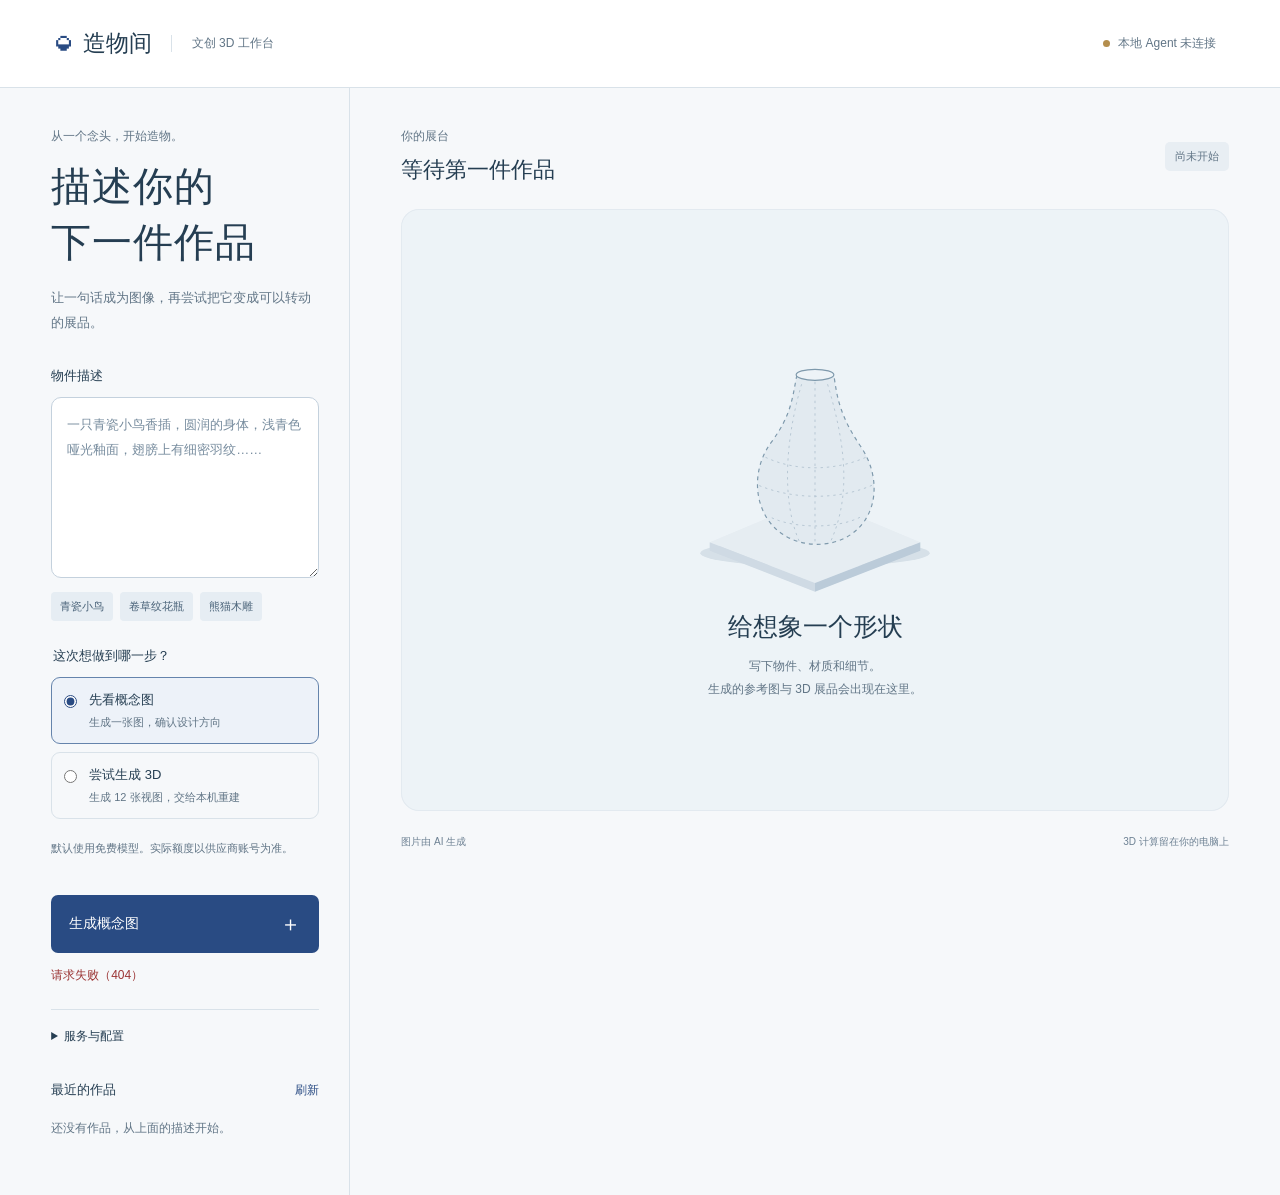
==== src/main/resources/static/graphics/index.html @ 79ed8d01 "feat: add local graphics agent with built-in MCP and free model adapters" ====
<!doctype html>
<html lang="zh-CN">
  <head>
    <meta charset="utf-8" />
    <meta name="viewport" content="width=device-width,initial-scale=1" />
    <meta name="theme-color" content="#edf3f7" />
    <title>造物间 · 文创 3D 工作台</title>
    <link rel="stylesheet" href="./studio.css" />
    <script type="module" src="./studio.js"></script>
  </head>
  <body>
    <header class="masthead">
      <a class="brand" href="./"
        ><span class="brand-mark" aria-hidden="true">◒</span> 造物间
        <span class="brand-note">文创 3D 工作台</span></a
      >
      <button class="connection" id="refresh-health" type="button">
        <span class="dot"></span><span id="connection-text">检查本地服务</span>
      </button>
    </header>
    <main class="workspace">
      <aside class="compose">
        <div class="intro">
          <p class="studio-note">从一个念头，开始造物。</p>
          <h1>描述你的<br />下一件作品</h1>
          <p>让一句话成为图像，再尝试把它变成可以转动的展品。</p>
        </div>
        <form id="create-form">
          <label class="field-label" for="prompt">物件描述</label>
          <textarea
            id="prompt"
            name="prompt"
            minlength="2"
            maxlength="2000"
            required
            rows="6"
            placeholder="一只青瓷小鸟香插，圆润的身体，浅青色哑光釉面，翅膀上有细密羽纹……"
          ></textarea>
          <div class="examples" aria-label="试试这些描述">
            <button
              type="button"
              data-example="一只青瓷小鸟香插，圆润的身体，浅青色哑光釉面，翅膀有细密羽纹，背部一个小插孔"
            >
              青瓷小鸟
            </button>
            <button
              type="button"
              data-example="一个敦煌配色的陶瓷花瓶，矮胖的瓶身，窄口，土黄底色，蓝绿色卷草纹，哑光表面"
            >
              卷草纹花瓶
            </button>
            <button
              type="button"
              data-example="一个熊猫木雕摆件，坐姿，圆形耳朵，黑白相间，表面带细腻木纹，简洁完整的轮廓"
            >
              熊猫木雕
            </button>
          </div>
          <fieldset class="mode-picker">
            <legend>这次想做到哪一步？</legend>
            <label
              ><input type="radio" name="mode" value="CONCEPT" checked /><span
                ><strong>先看概念图</strong
                ><small>生成一张图，确认设计方向</small></span
              ></label
            >
            <label
              ><input type="radio" name="mode" value="THREE_D" /><span
                ><strong>尝试生成 3D</strong
                ><small>生成 12 张视图，交给本机重建</small></span
              ></label
            >
          </fieldset>
          <p class="mode-note" id="mode-note">
            默认使用免费模型。实际额度以供应商账号为准。
          </p>
          <button class="primary" id="create-button" type="submit">
            生成概念图 <span aria-hidden="true">＋</span>
          </button>
          <p class="form-error" id="form-error" role="alert" hidden></p>
        </form>
        <details class="setup">
          <summary>服务与配置</summary>
          <div id="service-details">正在读取配置…</div>
          <p>
            密钥保存在本地 <code>.env</code>，不需要在页面中填写。启动方式见仓库
            README。
          </p>
        </details>
        <section class="history">
          <div class="section-title">
            <h2>最近的作品</h2>
            <button type="button" id="refresh-history" class="text-button">
              刷新
            </button>
          </div>
          <div id="history-list">
            <p class="muted">还没有作品，从上面的描述开始。</p>
          </div>
        </section>
      </aside>

      <section class="exhibit" aria-label="作品预览">
        <div class="exhibit-heading">
          <div>
            <p class="studio-note" id="work-kind">你的展台</p>
            <h2 id="work-title">等待第一件作品</h2>
          </div>
          <span id="status" class="status">尚未开始</span>
        </div>
        <div class="stage" id="display-stage">
          <div class="empty-state" id="empty-state">
            <svg class="empty-object" viewBox="0 0 420 330" aria-hidden="true">
              <ellipse cx="210" cy="288" rx="146" ry="17" fill="#d6e0e8" />
              <path d="M76 274L210 218L344 274L210 326Z" fill="#e6edf2" />
              <path d="M76 274V285L210 337V326Z" fill="#cfdae4" />
              <path d="M210 326V337L344 285V274Z" fill="#bbcbd9" />
              <path
                d="M187 61C181 91 180 112 155 146C124 187 134 246 174 267C199 281 233 280 256 264C291 240 294 190 268 152C242 114 238 90 234 61Z"
                fill="#e2eaf0"
                stroke="#7e99ac"
                stroke-width="1.5"
                stroke-dasharray="5 5"
              />
              <ellipse
                cx="210"
                cy="61"
                rx="24"
                ry="7"
                fill="#edf3f7"
                stroke="#7e99ac"
                stroke-width="1.5"
              />
              <path
                d="M147 166C185 184 236 184 277 165M139 202C183 220 242 221 286 200M155 243C185 257 239 257 268 242"
                fill="none"
                stroke="#adbfcd"
                stroke-dasharray="3 5"
              />
              <path
                d="M210 70V274M193 73C175 133 165 216 190 273M226 73C248 146 257 213 230 273"
                stroke="#adbfcd"
                fill="none"
                stroke-dasharray="3 5"
              />
            </svg>
            <h3>给想象一个形状</h3>
            <p>
              写下物件、材质和细节。<br />生成的参考图与 3D 展品会出现在这里。
            </p>
          </div>
          <img id="reference-image" alt="生成的物件参考图" hidden />
          <iframe
            id="viewer"
            title="本地 3D 展品，可拖动旋转"
            hidden
            allow="fullscreen"
          ></iframe>
          <div class="stage-caption" id="stage-caption" hidden>设计参考图</div>
        </div>
        <section
          class="progress-panel"
          id="progress-panel"
          hidden
          aria-live="polite"
        >
          <div class="progress-heading">
            <strong id="progress-title">准备生成</strong
            ><button
              id="cancel-button"
              class="text-button danger"
              type="button"
            >
              取消任务
            </button>
          </div>
          <ol class="steps" id="steps">
            <li>整理设计</li>
            <li>生成图片</li>
            <li>检查视图</li>
            <li>本地重建</li>
            <li>交付展品</li>
          </ol>
          <p id="progress-message"></p>
          <p class="muted" id="stream-note" hidden></p>
        </section>
        <div class="result-actions" id="result-actions" hidden></div>
        <section class="contact-sheet" id="contact-sheet" hidden>
          <div class="section-title">
            <h2>候选视图</h2>
            <span id="view-count">0 / 12</span>
          </div>
          <p class="muted">这些图像由 AI 生成；实际相机位置由重建程序估计。</p>
          <div id="view-grid" class="view-grid"></div>
        </section>
        <footer class="exhibit-footer">
          <span>图片由 AI 生成</span><span>3D 计算留在你的电脑上</span>
        </footer>
      </section>
    </main>
  </body>
</html>
---- src/main/resources/static/graphics/studio.css ----
:root {
  color-scheme: light;
  --paper: #f6f8fa;
  --mist: #edf3f7;
  --ink: #253e52;
  --muted: #617586;
  --blue: #294b83;
  --line: #d9e2e9;
  --jade: #426c61;
  --white: #fff;
  --danger: #9b3434;
  font-family: "PingFang SC", "Microsoft YaHei", sans-serif;
  color: var(--ink);
  background: var(--paper);
  font-synthesis: none;
}
* {
  box-sizing: border-box;
}
body {
  margin: 0;
}
button,
a,
input,
textarea {
  touch-action: manipulation;
}
button,
textarea,
input {
  font: inherit;
}
button,
a {
  -webkit-tap-highlight-color: transparent;
}
button {
  cursor: pointer;
}
button:disabled {
  cursor: wait;
  opacity: 0.55;
}
button:focus-visible,
a:focus-visible,
textarea:focus-visible,
summary:focus-visible {
  outline: 3px solid #5885c4;
  outline-offset: 4px;
}
a {
  color: var(--blue);
}
[hidden] {
  display: none !important;
}
.masthead {
  height: 88px;
  padding: 0 4.2%;
  display: flex;
  align-items: center;
  justify-content: space-between;
  border-bottom: 1px solid var(--line);
  background: var(--white);
}
.brand {
  text-decoration: none;
  color: var(--ink);
  font-size: 23px;
  font-weight: 650;
  display: flex;
  align-items: center;
  gap: 12px;
}
.brand-mark {
  font-size: 34px;
  color: var(--blue);
}
.brand-note {
  font-size: 12px;
  font-weight: 400;
  color: var(--muted);
  border-left: 1px solid var(--line);
  margin-left: 7px;
  padding-left: 20px;
}
.connection {
  border: 0;
  background: transparent;
  font-size: 12px;
  color: var(--muted);
  display: flex;
  gap: 8px;
  align-items: center;
  padding: 10px;
}
.dot {
  width: 7px;
  height: 7px;
  border-radius: 50%;
  background: #b48e4d;
}
.connection.ready .dot {
  background: var(--jade);
}
.workspace {
  display: grid;
  grid-template-columns: 350px minmax(0, 1fr);
  max-width: 1510px;
  margin: auto;
  min-height: calc(100vh - 88px);
}
.compose {
  padding: 40px 30px 44px 0;
  margin-left: clamp(25px, 4vw, 65px);
  border-right: 1px solid var(--line);
}
.intro {
  margin-bottom: 32px;
}
.studio-note {
  font-size: 12px;
  color: var(--muted);
  margin: 0 0 14px;
}
.intro h1 {
  font-family: "Songti SC", "Noto Serif CJK SC", serif;
  font-size: 40px;
  line-height: 1.4;
  font-weight: 600;
  margin: 0 0 15px;
  letter-spacing: 1px;
}
.intro > p:last-child {
  font-size: 13px;
  line-height: 1.9;
  color: var(--muted);
  max-width: 270px;
}
.field-label {
  font-size: 13px;
  font-weight: 600;
  display: block;
  margin-bottom: 12px;
}
textarea {
  resize: vertical;
  width: 100%;
  min-height: 150px;
  max-height: 400px;
  border: 1px solid #c4d1dd;
  border-radius: 10px;
  padding: 15px;
  background: var(--white);
  font-size: 13px;
  line-height: 1.9;
  color: var(--ink);
}
textarea::placeholder {
  color: #778c9e;
}
.examples {
  display: flex;
  gap: 7px;
  flex-wrap: wrap;
  margin: 10px 0 26px;
}
.examples button {
  border: 0;
  background: #e6edf3;
  color: #4b647a;
  border-radius: 4px;
  padding: 7px 9px;
  font-size: 11px;
}
.examples button:hover {
  background: #d8e4ef;
}
.mode-picker {
  padding: 0;
  border: 0;
  margin: 0 0 12px;
}
.mode-picker legend {
  font-size: 13px;
  font-weight: 600;
  margin-bottom: 12px;
}
.mode-picker label {
  display: flex;
  gap: 12px;
  align-items: flex-start;
  padding: 13px 12px;
  border: 1px solid var(--line);
  border-radius: 9px;
  margin-bottom: 8px;
  background: transparent;
  cursor: pointer;
}
.mode-picker label:has(input:checked) {
  border-color: #6584ac;
  background: #edf2f9;
}
.mode-picker input {
  margin: 4px 0;
  accent-color: var(--blue);
}
.mode-picker strong {
  font-size: 13px;
  font-weight: 500;
  display: block;
}
.mode-picker small {
  font-size: 11px;
  color: var(--muted);
  display: block;
  margin-top: 6px;
}
.mode-note {
  font-size: 11px;
  line-height: 1.8;
  color: var(--muted);
  min-height: 38px;
  margin: 10px 0 18px;
}
.primary {
  width: 100%;
  display: flex;
  justify-content: space-between;
  align-items: center;
  background: var(--blue);
  color: white;
  border: 0;
  border-radius: 7px;
  padding: 15px 18px;
  font-size: 14px;
}
.primary:hover {
  background: #213e6d;
}
.primary span {
  font-size: 21px;
}
.form-error {
  font-size: 12px;
  color: var(--danger);
  line-height: 1.7;
}
.setup {
  border-top: 1px solid var(--line);
  margin-top: 24px;
  padding-top: 18px;
  font-size: 12px;
  color: var(--muted);
}
.setup summary {
  cursor: pointer;
  color: var(--ink);
}
.setup p {
  line-height: 1.8;
}
#service-details {
  line-height: 1.9;
  margin-top: 12px;
  overflow-wrap: anywhere;
}
code {
  font-size: 11px;
}
.history {
  margin-top: 32px;
}
.section-title {
  display: flex;
  align-items: center;
  justify-content: space-between;
  gap: 15px;
  margin-bottom: 14px;
}
.section-title h2 {
  font-size: 13px;
  font-weight: 600;
  margin: 0;
}
.section-title span {
  font-size: 12px;
  color: var(--muted);
}
.text-button {
  border: 0;
  background: transparent;
  color: var(--blue);
  font-size: 12px;
  padding: 5px 0;
}
.danger {
  color: var(--danger);
}
.muted {
  color: var(--muted);
  font-size: 12px;
  line-height: 1.8;
}
.history-item {
  background: transparent;
  border: 0;
  border-bottom: 1px solid var(--line);
  width: 100%;
  text-align: left;
  padding: 13px 0;
  display: flex;
  gap: 10px;
  align-items: center;
  color: var(--ink);
}
.history-item.active {
  color: var(--blue);
}
.history-item img {
  width: 42px;
  height: 42px;
  object-fit: cover;
  border-radius: 6px;
}
.history-item .history-copy {
  min-width: 0;
  flex: 1;
}
.history-item strong {
  font-size: 12px;
  font-weight: 500;
  overflow: hidden;
  text-overflow: ellipsis;
  white-space: nowrap;
  display: block;
}
.history-item small {
  font-size: 10px;
  color: var(--muted);
  display: block;
  margin-top: 5px;
}
.exhibit {
  padding: 40px clamp(25px, 4vw, 65px) 24px;
  min-width: 0;
}
.exhibit-heading {
  display: flex;
  align-items: center;
  justify-content: space-between;
  gap: 20px;
  margin-bottom: 24px;
}
.exhibit-heading .studio-note {
  margin-bottom: 10px;
}
.exhibit-heading h2 {
  font-size: 22px;
  font-weight: 500;
  margin: 0;
  overflow-wrap: anywhere;
}
.status {
  flex-shrink: 0;
  padding: 7px 10px;
  border-radius: 5px;
  background: #e8eef3;
  color: var(--muted);
  font-size: 11px;
}
.status.success {
  background: #e2eee9;
  color: #315b50;
}
.status.error {
  background: #f7e8e5;
  color: var(--danger);
}
.stage {
  height: clamp(420px, 47vw, 615px);
  background: var(--mist);
  border-radius: 18px;
  position: relative;
  overflow: hidden;
  display: flex;
  align-items: center;
  justify-content: center;
  box-shadow: inset 0 0 0 1px #e3eaf0;
}
.empty-state {
  text-align: center;
}
.empty-object {
  width: min(330px, 70vw);
  height: 275px;
  display: block;
  margin: 0 auto 16px;
}
.empty-state h3 {
  font-family: "Songti SC", serif;
  font-size: 25px;
  font-weight: 500;
  margin: 0 0 12px;
}
.empty-state p {
  font-size: 12px;
  color: var(--muted);
  line-height: 1.9;
  margin: 0;
}
.stage > img {
  width: 100%;
  height: 100%;
  object-fit: contain;
  background: #e8edf1;
}
.stage iframe {
  width: 100%;
  height: 100%;
  border: 0;
}
.stage-caption {
  position: absolute;
  bottom: 15px;
  left: 18px;
  border-radius: 4px;
  background: #ffffffee;
  padding: 6px 10px;
  font-size: 11px;
  color: #486074;
}
.progress-panel {
  padding: 23px 0 18px;
  border-bottom: 1px solid var(--line);
}
.progress-heading {
  display: flex;
  justify-content: space-between;
  align-items: center;
}
.progress-heading strong {
  font-size: 14px;
  font-weight: 500;
}
.steps {
  list-style: none;
  display: flex;
  margin: 18px 0 15px;
  padding: 0;
  gap: 7px;
}
.steps li {
  flex: 1;
  border-top: 3px solid #dce5ed;
  padding-top: 10px;
  font-size: 11px;
  color: var(--muted);
}
.steps li.done {
  border-color: #799b92;
}
.steps li.current {
  border-color: var(--blue);
  color: var(--blue);
}
#progress-message {
  font-size: 12px;
  line-height: 1.9;
  margin: 8px 0 0;
  overflow-wrap: anywhere;
}
.result-actions {
  display: flex;
  flex-wrap: wrap;
  gap: 9px;
  padding: 20px 0;
}
.result-actions a,
.result-actions button {
  border: 1px solid #c4d1dd;
  border-radius: 6px;
  padding: 9px 13px;
  background: white;
  color: var(--blue);
  font-size: 12px;
  text-decoration: none;
}
.contact-sheet {
  margin-top: 25px;
}
.contact-sheet .section-title {
  margin-bottom: 4px;
}
.view-grid {
  display: grid;
  grid-template-columns: repeat(6, minmax(0, 1fr));
  gap: 9px;
  margin-top: 15px;
}
.view-grid a {
  min-width: 0;
  text-decoration: none;
  display: block;
}
.view-grid img {
  width: 100%;
  aspect-ratio: 1;
  object-fit: cover;
  display: block;
  border-radius: 6px;
}
.view-grid span {
  font-size: 10px;
  color: var(--muted);
  display: block;
  margin-top: 6px;
  text-align: center;
}
.exhibit-footer {
  display: flex;
  justify-content: space-between;
  gap: 15px;
  font-size: 10px;
  color: #6d8193;
  padding-top: 24px;
}
.result-note {
  font-size: 12px;
  color: var(--muted);
  line-height: 1.8;
  width: 100%;
  margin: 0;
}
.stage.loading .empty-object {
  opacity: 0.7;
}
@media (min-width: 1450px) {
  .workspace {
    grid-template-columns: 390px minmax(0, 1fr);
  }
}
@media (max-width: 1000px) {
  .workspace {
    grid-template-columns: 320px minmax(0, 1fr);
  }
  .compose {
    margin-left: 25px;
    padding-right: 25px;
  }
  .exhibit {
    padding: 35px 25px;
  }
  .stage {
    height: 450px;
  }
  .view-grid {
    grid-template-columns: repeat(4, minmax(0, 1fr));
  }
  .exhibit-heading h2 {
    font-size: 19px;
  }
  .brand-note {
    display: none;
  }
}
@media (max-width: 720px) {
  .masthead {
    height: 70px;
    padding: 0 20px;
  }
  .brand {
    font-size: 20px;
  }
  .connection {
    font-size: 10px;
    padding-right: 0;
  }
  .workspace {
    display: flex;
    flex-direction: column;
  }
  .compose {
    margin: 0;
    padding: 28px 22px;
    border-right: 0;
    border-bottom: 1px solid var(--line);
  }
  .intro {
    margin-bottom: 22px;
  }
  .intro h1 {
    font-size: 31px;
    line-height: 1.45;
  }
  .intro h1 br {
    display: none;
  }
  .intro > p:last-child {
    max-width: none;
  }
  .intro .studio-note {
    margin-bottom: 8px;
  }
  textarea {
    min-height: 110px;
  }
  .mode-picker {
    display: grid;
    grid-template-columns: 1fr 1fr;
    gap: 8px;
  }
  .mode-picker legend {
    margin-bottom: 12px;
  }
  .mode-picker label {
    padding: 12px 10px;
  }
  .mode-picker small {
    line-height: 1.6;
  }
  .history {
    margin-top: 20px;
  }
  .exhibit {
    padding: 28px 22px;
  }
  .stage {
    height: 440px;
  }
  .exhibit-heading {
    gap: 8px;
  }
  .view-grid {
    grid-template-columns: repeat(4, minmax(0, 1fr));
  }
  .steps {
    gap: 5px;
  }
  .steps li {
    font-size: 10px;
  }
  .exhibit-footer {
    font-size: 9px;
  }
}
@media (prefers-reduced-motion: reduce) {
  * {
    scroll-behavior: auto !important;
  }
}
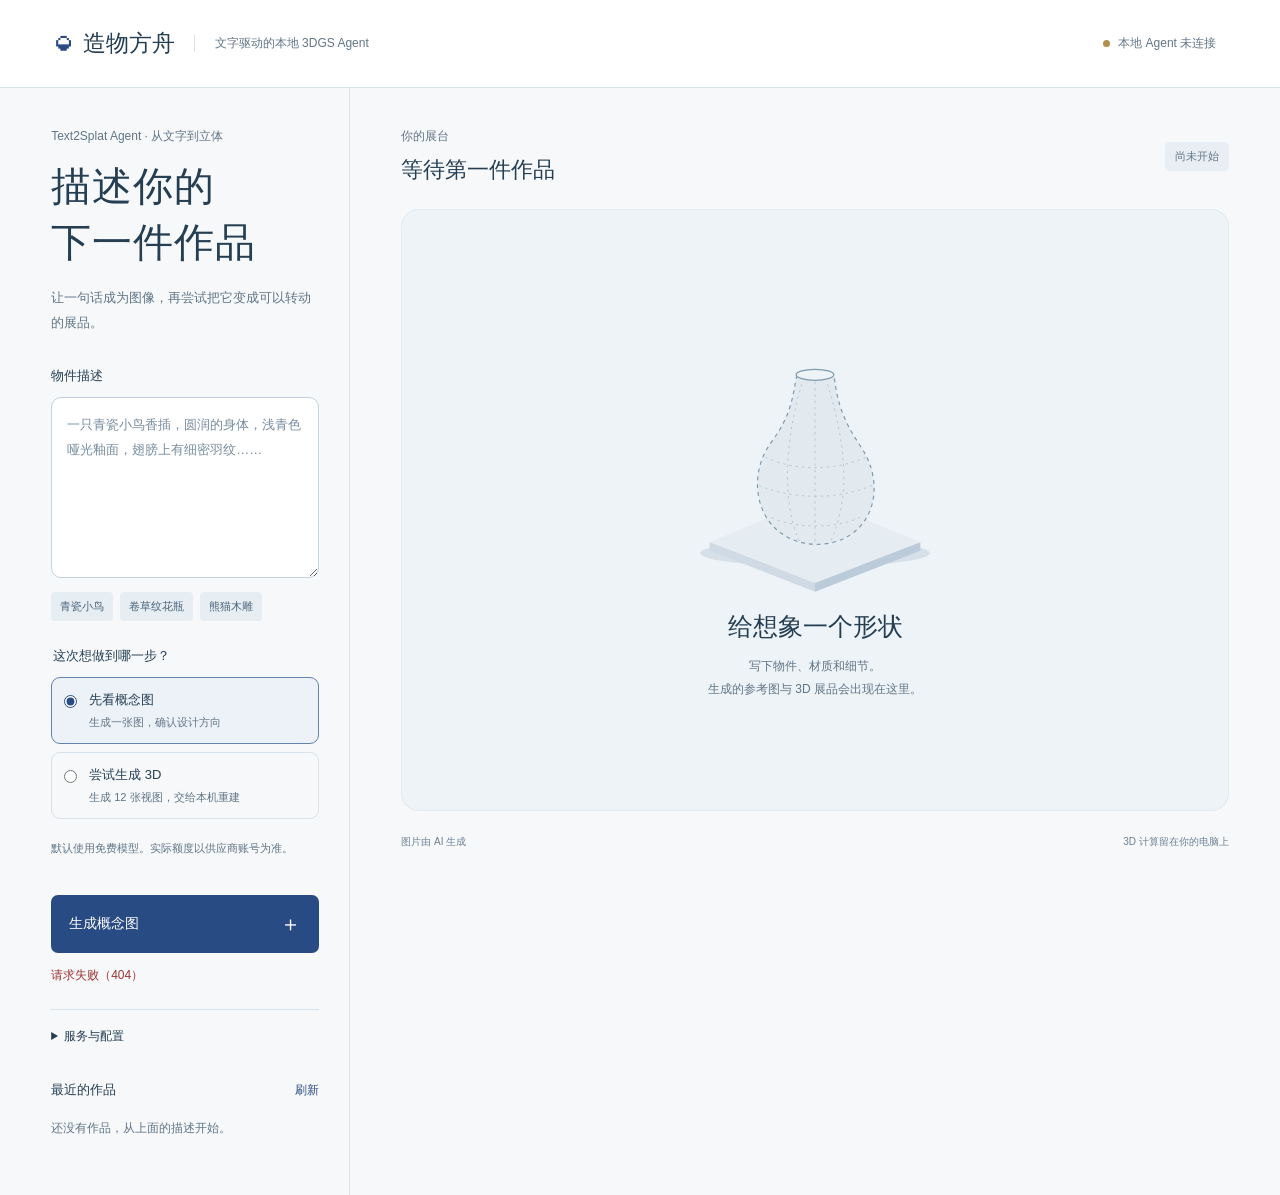
==== commit 1a8f7aca: "chore: rename project to Text2Splat Agent" ====
--- a/src/main/resources/static/graphics/index.html
+++ b/src/main/resources/static/graphics/index.html
@@ -4,15 +4,19 @@
     <meta charset="utf-8" />
     <meta name="viewport" content="width=device-width,initial-scale=1" />
     <meta name="theme-color" content="#edf3f7" />
-    <title>造物间 · 文创 3D 工作台</title>
+    <title>Text2Splat Agent · 造物方舟</title>
+    <meta
+      name="description"
+      content="文字驱动的本地 3DGS Agent：从物件描述生成图片，通过内置 MCP 调用本机重建，制作可旋转的文创展品。"
+    />
     <link rel="stylesheet" href="./studio.css" />
     <script type="module" src="./studio.js"></script>
   </head>
   <body>
     <header class="masthead">
       <a class="brand" href="./"
-        ><span class="brand-mark" aria-hidden="true">◒</span> 造物间
-        <span class="brand-note">文创 3D 工作台</span></a
+        ><span class="brand-mark" aria-hidden="true">◒</span> 造物方舟
+        <span class="brand-note">文字驱动的本地 3DGS Agent</span></a
       >
       <button class="connection" id="refresh-health" type="button">
         <span class="dot"></span><span id="connection-text">检查本地服务</span>
@@ -21,7 +25,7 @@
     <main class="workspace">
       <aside class="compose">
         <div class="intro">
-          <p class="studio-note">从一个念头，开始造物。</p>
+          <p class="studio-note">Text2Splat Agent · 从文字到立体</p>
           <h1>描述你的<br />下一件作品</h1>
           <p>让一句话成为图像，再尝试把它变成可以转动的展品。</p>
         </div>
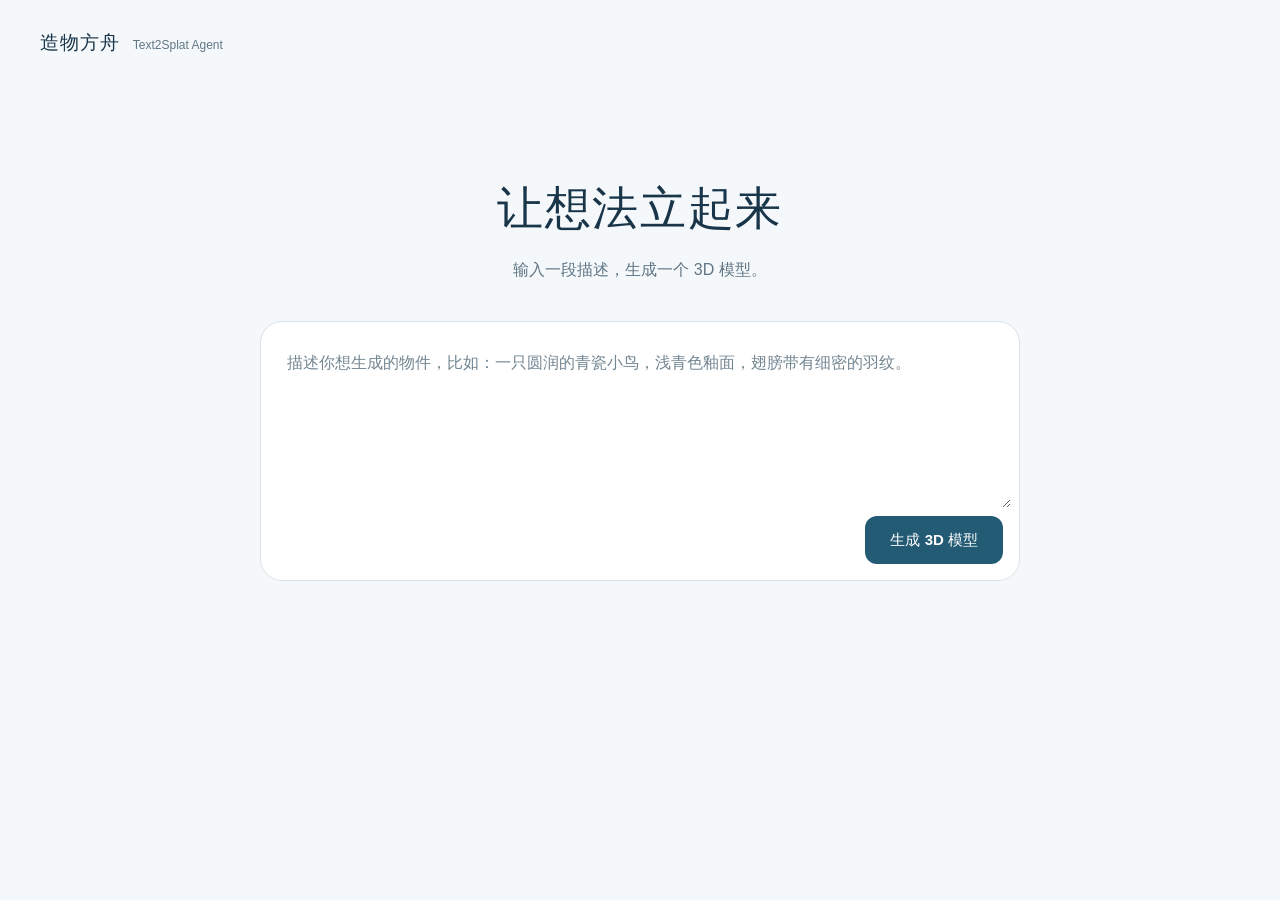
==== commit 3cc40b47: "feat: simplify creation to a single text-to-3D flow" ====
--- a/src/main/resources/static/graphics/index.html
+++ b/src/main/resources/static/graphics/index.html
@@ -3,203 +3,76 @@
   <head>
     <meta charset="utf-8" />
     <meta name="viewport" content="width=device-width,initial-scale=1" />
-    <meta name="theme-color" content="#edf3f7" />
+    <meta name="theme-color" content="#f5f8fa" />
     <title>Text2Splat Agent · 造物方舟</title>
     <meta
       name="description"
-      content="文字驱动的本地 3DGS Agent：从物件描述生成图片，通过内置 MCP 调用本机重建，制作可旋转的文创展品。"
+      content="输入一段描述，生成可以旋转查看的 3D 模型。"
     />
     <link rel="stylesheet" href="./studio.css" />
     <script type="module" src="./studio.js"></script>
   </head>
   <body>
     <header class="masthead">
-      <a class="brand" href="./"
-        ><span class="brand-mark" aria-hidden="true">◒</span> 造物方舟
-        <span class="brand-note">文字驱动的本地 3DGS Agent</span></a
-      >
-      <button class="connection" id="refresh-health" type="button">
-        <span class="dot"></span><span id="connection-text">检查本地服务</span>
-      </button>
+      <span class="brand">造物方舟</span>
+      <span class="brand-note">Text2Splat Agent</span>
     </header>
     <main class="workspace">
-      <aside class="compose">
-        <div class="intro">
-          <p class="studio-note">Text2Splat Agent · 从文字到立体</p>
-          <h1>描述你的<br />下一件作品</h1>
-          <p>让一句话成为图像，再尝试把它变成可以转动的展品。</p>
-        </div>
+      <section class="compose" aria-labelledby="page-title">
+        <h1 id="page-title">让想法立起来</h1>
+        <p class="intro">输入一段描述，生成一个 3D 模型。</p>
         <form id="create-form">
-          <label class="field-label" for="prompt">物件描述</label>
-          <textarea
-            id="prompt"
-            name="prompt"
-            minlength="2"
-            maxlength="2000"
-            required
-            rows="6"
-            placeholder="一只青瓷小鸟香插，圆润的身体，浅青色哑光釉面，翅膀上有细密羽纹……"
-          ></textarea>
-          <div class="examples" aria-label="试试这些描述">
-            <button
-              type="button"
-              data-example="一只青瓷小鸟香插，圆润的身体，浅青色哑光釉面，翅膀有细密羽纹，背部一个小插孔"
-            >
-              青瓷小鸟
-            </button>
-            <button
-              type="button"
-              data-example="一个敦煌配色的陶瓷花瓶，矮胖的瓶身，窄口，土黄底色，蓝绿色卷草纹，哑光表面"
-            >
-              卷草纹花瓶
-            </button>
-            <button
-              type="button"
-              data-example="一个熊猫木雕摆件，坐姿，圆形耳朵，黑白相间，表面带细腻木纹，简洁完整的轮廓"
-            >
-              熊猫木雕
-            </button>
+          <label class="sr-only" for="prompt">描述你想生成的物件</label>
+          <div class="prompt-box">
+            <textarea
+              id="prompt"
+              name="prompt"
+              minlength="2"
+              maxlength="2000"
+              required
+              rows="5"
+              placeholder="描述你想生成的物件，比如：一只圆润的青瓷小鸟，浅青色釉面，翅膀带有细密的羽纹。"
+            ></textarea>
+            <div class="form-actions">
+              <button class="primary" id="create-button" type="submit">
+                生成 3D 模型
+              </button>
+            </div>
           </div>
-          <fieldset class="mode-picker">
-            <legend>这次想做到哪一步？</legend>
-            <label
-              ><input type="radio" name="mode" value="CONCEPT" checked /><span
-                ><strong>先看概念图</strong
-                ><small>生成一张图，确认设计方向</small></span
-              ></label
-            >
-            <label
-              ><input type="radio" name="mode" value="THREE_D" /><span
-                ><strong>尝试生成 3D</strong
-                ><small>生成 12 张视图，交给本机重建</small></span
-              ></label
-            >
-          </fieldset>
-          <p class="mode-note" id="mode-note">
-            默认使用免费模型。实际额度以供应商账号为准。
-          </p>
-          <button class="primary" id="create-button" type="submit">
-            生成概念图 <span aria-hidden="true">＋</span>
-          </button>
           <p class="form-error" id="form-error" role="alert" hidden></p>
         </form>
-        <details class="setup">
-          <summary>服务与配置</summary>
-          <div id="service-details">正在读取配置…</div>
-          <p>
-            密钥保存在本地 <code>.env</code>，不需要在页面中填写。启动方式见仓库
-            README。
-          </p>
-        </details>
-        <section class="history">
-          <div class="section-title">
-            <h2>最近的作品</h2>
-            <button type="button" id="refresh-history" class="text-button">
-              刷新
-            </button>
-          </div>
-          <div id="history-list">
-            <p class="muted">还没有作品，从上面的描述开始。</p>
-          </div>
-        </section>
-      </aside>
+      </section>
 
-      <section class="exhibit" aria-label="作品预览">
-        <div class="exhibit-heading">
-          <div>
-            <p class="studio-note" id="work-kind">你的展台</p>
-            <h2 id="work-title">等待第一件作品</h2>
-          </div>
-          <span id="status" class="status">尚未开始</span>
+      <section
+        class="progress"
+        id="progress-panel"
+        hidden
+        aria-label="生成进度"
+        aria-live="polite"
+        aria-atomic="true"
+      >
+        <span class="progress-mark" aria-hidden="true"></span>
+        <div class="progress-copy">
+          <h2 id="progress-title"></h2>
+          <p id="progress-message"></p>
+          <p id="stream-note" hidden></p>
         </div>
-        <div class="stage" id="display-stage">
-          <div class="empty-state" id="empty-state">
-            <svg class="empty-object" viewBox="0 0 420 330" aria-hidden="true">
-              <ellipse cx="210" cy="288" rx="146" ry="17" fill="#d6e0e8" />
-              <path d="M76 274L210 218L344 274L210 326Z" fill="#e6edf2" />
-              <path d="M76 274V285L210 337V326Z" fill="#cfdae4" />
-              <path d="M210 326V337L344 285V274Z" fill="#bbcbd9" />
-              <path
-                d="M187 61C181 91 180 112 155 146C124 187 134 246 174 267C199 281 233 280 256 264C291 240 294 190 268 152C242 114 238 90 234 61Z"
-                fill="#e2eaf0"
-                stroke="#7e99ac"
-                stroke-width="1.5"
-                stroke-dasharray="5 5"
-              />
-              <ellipse
-                cx="210"
-                cy="61"
-                rx="24"
-                ry="7"
-                fill="#edf3f7"
-                stroke="#7e99ac"
-                stroke-width="1.5"
-              />
-              <path
-                d="M147 166C185 184 236 184 277 165M139 202C183 220 242 221 286 200M155 243C185 257 239 257 268 242"
-                fill="none"
-                stroke="#adbfcd"
-                stroke-dasharray="3 5"
-              />
-              <path
-                d="M210 70V274M193 73C175 133 165 216 190 273M226 73C248 146 257 213 230 273"
-                stroke="#adbfcd"
-                fill="none"
-                stroke-dasharray="3 5"
-              />
-            </svg>
-            <h3>给想象一个形状</h3>
-            <p>
-              写下物件、材质和细节。<br />生成的参考图与 3D 展品会出现在这里。
-            </p>
-          </div>
-          <img id="reference-image" alt="生成的物件参考图" hidden />
-          <iframe
-            id="viewer"
-            title="本地 3D 展品，可拖动旋转"
-            hidden
-            allow="fullscreen"
-          ></iframe>
-          <div class="stage-caption" id="stage-caption" hidden>设计参考图</div>
+        <button id="cancel-button" class="text-button" type="button">
+          取消生成
+        </button>
+      </section>
+
+      <section class="result" id="result" hidden aria-label="生成的 3D 模型">
+        <iframe
+          id="viewer"
+          title="3D 模型，可拖动旋转"
+          allow="fullscreen"
+          hidden
+        ></iframe>
+        <div class="result-footer">
+          <p>拖动旋转，滚动缩放</p>
+          <div id="result-actions" class="result-actions"></div>
         </div>
-        <section
-          class="progress-panel"
-          id="progress-panel"
-          hidden
-          aria-live="polite"
-        >
-          <div class="progress-heading">
-            <strong id="progress-title">准备生成</strong
-            ><button
-              id="cancel-button"
-              class="text-button danger"
-              type="button"
-            >
-              取消任务
-            </button>
-          </div>
-          <ol class="steps" id="steps">
-            <li>整理设计</li>
-            <li>生成图片</li>
-            <li>检查视图</li>
-            <li>本地重建</li>
-            <li>交付展品</li>
-          </ol>
-          <p id="progress-message"></p>
-          <p class="muted" id="stream-note" hidden></p>
-        </section>
-        <div class="result-actions" id="result-actions" hidden></div>
-        <section class="contact-sheet" id="contact-sheet" hidden>
-          <div class="section-title">
-            <h2>候选视图</h2>
-            <span id="view-count">0 / 12</span>
-          </div>
-          <p class="muted">这些图像由 AI 生成；实际相机位置由重建程序估计。</p>
-          <div id="view-grid" class="view-grid"></div>
-        </section>
-        <footer class="exhibit-footer">
-          <span>图片由 AI 生成</span><span>3D 计算留在你的电脑上</span>
-        </footer>
       </section>
     </main>
   </body>
--- a/src/main/resources/static/graphics/studio.css
+++ b/src/main/resources/static/graphics/studio.css
@@ -1,34 +1,23 @@
 :root {
   color-scheme: light;
-  --paper: #f6f8fa;
-  --mist: #edf3f7;
-  --ink: #253e52;
-  --muted: #617586;
-  --blue: #294b83;
-  --line: #d9e2e9;
-  --jade: #426c61;
-  --white: #fff;
-  --danger: #9b3434;
   font-family: "PingFang SC", "Microsoft YaHei", sans-serif;
-  color: var(--ink);
-  background: var(--paper);
+  color: #183549;
+  background: #f5f8fa;
   font-synthesis: none;
+  -webkit-font-smoothing: antialiased;
 }
 * {
   box-sizing: border-box;
 }
+[hidden] {
+  display: none !important;
+}
 body {
   margin: 0;
+  min-width: 280px;
 }
 button,
-a,
-input,
 textarea {
-  touch-action: manipulation;
-}
-button,
-textarea,
-input {
   font: inherit;
 }
 button,
@@ -39,614 +28,273 @@
   cursor: pointer;
 }
 button:disabled {
-  cursor: wait;
+  cursor: default;
+}
+button:focus-visible,
+a:focus-visible {
+  outline: 3px solid #277994;
+  outline-offset: 5px;
+}
+.masthead {
+  display: flex;
+  align-items: baseline;
+  gap: 13px;
+  padding: 30px 40px;
+}
+.brand {
+  font-size: 19px;
+  font-weight: 650;
+  letter-spacing: 0.05em;
+}
+.brand-note {
+  font-size: 12px;
+  color: #607685;
+}
+.workspace {
+  width: min(100% - 48px, 760px);
+  margin: clamp(40px, 10vh, 110px) auto 64px;
+}
+.compose h1 {
+  margin: 0;
+  text-align: center;
+  font-size: clamp(32px, 4vw, 46px);
+  font-weight: 600;
+  letter-spacing: 0.035em;
+  line-height: 1.4;
+}
+.intro {
+  margin: 16px 0 36px;
+  text-align: center;
+  color: #607685;
+  font-size: 16px;
+  line-height: 1.8;
+}
+.prompt-box {
+  padding: 8px;
+  background: #fff;
+  border: 1px solid #d8e3e9;
+  border-radius: 22px;
+  transition: border-color 150ms;
+}
+.prompt-box:focus-within {
+  border-color: #277994;
+  box-shadow: 0 0 0 2px #27799416;
+}
+textarea {
+  display: block;
+  width: 100%;
+  min-height: 170px;
+  max-height: 340px;
+  padding: 18px 18px 8px;
+  resize: vertical;
+  outline: none;
+  border: 0;
+  border-radius: 15px;
+  background: transparent;
+  color: #183549;
+  font-size: 16px;
+  line-height: 1.9;
+}
+textarea::placeholder {
+  color: #738692;
+  opacity: 1;
+}
+textarea:disabled {
+  color: #607685;
+  -webkit-text-fill-color: #607685;
+  opacity: 1;
+}
+.form-actions {
+  display: flex;
+  justify-content: flex-end;
+  padding: 8px;
+}
+.primary {
+  min-height: 48px;
+  padding: 12px 25px;
+  border: 0;
+  border-radius: 12px;
+  background: #235b75;
+  color: #fff;
+  font-size: 15px;
+  font-weight: 600;
+  transition: background 150ms;
+}
+.primary:hover:not(:disabled) {
+  background: #19475d;
+}
+.primary:disabled {
+  background: #536e7d;
+}
+.form-error {
+  margin: 16px 4px 0;
+  color: #a23e36;
+  font-size: 14px;
+  line-height: 1.8;
+  overflow-wrap: anywhere;
+}
+.progress {
+  display: flex;
+  align-items: flex-start;
+  gap: 14px;
+  margin: 25px 4px 0;
+}
+.progress-mark {
+  flex: 0 0 17px;
+  width: 17px;
+  height: 17px;
+  margin-top: 3px;
+  border: 2px solid #d8e3e9;
+  border-top-color: #235b75;
+  border-radius: 50%;
+  animation: spin 1s linear infinite;
+}
+.progress[data-state="done"] .progress-mark {
+  animation: none;
+  border: 0;
+  border-radius: 0;
+  width: 17px;
+  height: 10px;
+  margin-top: 5px;
+  border-bottom: 2px solid #286b60;
+  border-left: 2px solid #286b60;
+  transform: rotate(-45deg);
+}
+.progress[data-state="error"] .progress-mark,
+.progress[data-state="stopped"] .progress-mark {
+  animation: none;
+  border-color: #b4857c;
+}
+.progress[data-state="stopped"] .progress-mark {
+  border-color: #879ba8;
+}
+.progress-copy {
+  flex: 1;
+  min-width: 0;
+}
+.progress h2 {
+  margin: 0;
+  font-size: 15px;
+  line-height: 1.6;
+  font-weight: 600;
+}
+.progress p {
+  margin: 6px 0 0;
+  color: #607685;
+  font-size: 14px;
+  line-height: 1.8;
+  overflow-wrap: anywhere;
+}
+.progress[data-state="error"] h2 {
+  color: #a23e36;
+}
+.text-button {
+  flex-shrink: 0;
+  min-height: 36px;
+  margin-top: -6px;
+  padding: 7px 0 7px 12px;
+  border: 0;
+  background: none;
+  color: #607685;
+  font-size: 13px;
+}
+.text-button:hover {
+  color: #183549;
+}
+.text-button:disabled {
   opacity: 0.55;
 }
-button:focus-visible,
-a:focus-visible,
-textarea:focus-visible,
-summary:focus-visible {
-  outline: 3px solid #5885c4;
-  outline-offset: 4px;
-}
-a {
-  color: var(--blue);
-}
-[hidden] {
-  display: none !important;
-}
-.masthead {
-  height: 88px;
-  padding: 0 4.2%;
+.result {
+  margin-top: 28px;
+}
+#viewer {
+  display: block;
+  width: 100%;
+  height: 530px;
+  border: 1px solid #d8e3e9;
+  border-radius: 18px;
+  background: #fff;
+}
+.result-footer {
   display: flex;
   align-items: center;
   justify-content: space-between;
-  border-bottom: 1px solid var(--line);
-  background: var(--white);
-}
-.brand {
-  text-decoration: none;
-  color: var(--ink);
-  font-size: 23px;
-  font-weight: 650;
-  display: flex;
-  align-items: center;
-  gap: 12px;
-}
-.brand-mark {
-  font-size: 34px;
-  color: var(--blue);
-}
-.brand-note {
-  font-size: 12px;
-  font-weight: 400;
-  color: var(--muted);
-  border-left: 1px solid var(--line);
-  margin-left: 7px;
-  padding-left: 20px;
-}
-.connection {
-  border: 0;
-  background: transparent;
-  font-size: 12px;
-  color: var(--muted);
-  display: flex;
-  gap: 8px;
-  align-items: center;
-  padding: 10px;
-}
-.dot {
-  width: 7px;
-  height: 7px;
-  border-radius: 50%;
-  background: #b48e4d;
-}
-.connection.ready .dot {
-  background: var(--jade);
-}
-.workspace {
-  display: grid;
-  grid-template-columns: 350px minmax(0, 1fr);
-  max-width: 1510px;
-  margin: auto;
-  min-height: calc(100vh - 88px);
-}
-.compose {
-  padding: 40px 30px 44px 0;
-  margin-left: clamp(25px, 4vw, 65px);
-  border-right: 1px solid var(--line);
-}
-.intro {
-  margin-bottom: 32px;
-}
-.studio-note {
-  font-size: 12px;
-  color: var(--muted);
-  margin: 0 0 14px;
-}
-.intro h1 {
-  font-family: "Songti SC", "Noto Serif CJK SC", serif;
-  font-size: 40px;
-  line-height: 1.4;
-  font-weight: 600;
-  margin: 0 0 15px;
-  letter-spacing: 1px;
-}
-.intro > p:last-child {
+  gap: 16px;
+  margin-top: 14px;
+}
+.result-footer p {
+  margin: 0;
   font-size: 13px;
-  line-height: 1.9;
-  color: var(--muted);
-  max-width: 270px;
-}
-.field-label {
+  color: #607685;
+}
+.result-actions {
+  display: flex;
+  flex-wrap: wrap;
+  gap: 16px;
+}
+.result-actions a {
+  color: #235b75;
   font-size: 13px;
-  font-weight: 600;
-  display: block;
-  margin-bottom: 12px;
-}
-textarea {
-  resize: vertical;
-  width: 100%;
-  min-height: 150px;
-  max-height: 400px;
-  border: 1px solid #c4d1dd;
-  border-radius: 10px;
-  padding: 15px;
-  background: var(--white);
-  font-size: 13px;
-  line-height: 1.9;
-  color: var(--ink);
-}
-textarea::placeholder {
-  color: #778c9e;
-}
-.examples {
-  display: flex;
-  gap: 7px;
-  flex-wrap: wrap;
-  margin: 10px 0 26px;
-}
-.examples button {
-  border: 0;
-  background: #e6edf3;
-  color: #4b647a;
-  border-radius: 4px;
-  padding: 7px 9px;
-  font-size: 11px;
-}
-.examples button:hover {
-  background: #d8e4ef;
-}
-.mode-picker {
+  text-underline-offset: 4px;
+}
+.sr-only {
+  position: absolute;
+  width: 1px;
+  height: 1px;
   padding: 0;
-  border: 0;
-  margin: 0 0 12px;
-}
-.mode-picker legend {
-  font-size: 13px;
-  font-weight: 600;
-  margin-bottom: 12px;
-}
-.mode-picker label {
-  display: flex;
-  gap: 12px;
-  align-items: flex-start;
-  padding: 13px 12px;
-  border: 1px solid var(--line);
-  border-radius: 9px;
-  margin-bottom: 8px;
-  background: transparent;
-  cursor: pointer;
-}
-.mode-picker label:has(input:checked) {
-  border-color: #6584ac;
-  background: #edf2f9;
-}
-.mode-picker input {
-  margin: 4px 0;
-  accent-color: var(--blue);
-}
-.mode-picker strong {
-  font-size: 13px;
-  font-weight: 500;
-  display: block;
-}
-.mode-picker small {
-  font-size: 11px;
-  color: var(--muted);
-  display: block;
-  margin-top: 6px;
-}
-.mode-note {
-  font-size: 11px;
-  line-height: 1.8;
-  color: var(--muted);
-  min-height: 38px;
-  margin: 10px 0 18px;
-}
-.primary {
-  width: 100%;
-  display: flex;
-  justify-content: space-between;
-  align-items: center;
-  background: var(--blue);
-  color: white;
-  border: 0;
-  border-radius: 7px;
-  padding: 15px 18px;
-  font-size: 14px;
-}
-.primary:hover {
-  background: #213e6d;
-}
-.primary span {
-  font-size: 21px;
-}
-.form-error {
-  font-size: 12px;
-  color: var(--danger);
-  line-height: 1.7;
-}
-.setup {
-  border-top: 1px solid var(--line);
-  margin-top: 24px;
-  padding-top: 18px;
-  font-size: 12px;
-  color: var(--muted);
-}
-.setup summary {
-  cursor: pointer;
-  color: var(--ink);
-}
-.setup p {
-  line-height: 1.8;
-}
-#service-details {
-  line-height: 1.9;
-  margin-top: 12px;
-  overflow-wrap: anywhere;
-}
-code {
-  font-size: 11px;
-}
-.history {
-  margin-top: 32px;
-}
-.section-title {
-  display: flex;
-  align-items: center;
-  justify-content: space-between;
-  gap: 15px;
-  margin-bottom: 14px;
-}
-.section-title h2 {
-  font-size: 13px;
-  font-weight: 600;
-  margin: 0;
-}
-.section-title span {
-  font-size: 12px;
-  color: var(--muted);
-}
-.text-button {
-  border: 0;
-  background: transparent;
-  color: var(--blue);
-  font-size: 12px;
-  padding: 5px 0;
-}
-.danger {
-  color: var(--danger);
-}
-.muted {
-  color: var(--muted);
-  font-size: 12px;
-  line-height: 1.8;
-}
-.history-item {
-  background: transparent;
-  border: 0;
-  border-bottom: 1px solid var(--line);
-  width: 100%;
-  text-align: left;
-  padding: 13px 0;
-  display: flex;
-  gap: 10px;
-  align-items: center;
-  color: var(--ink);
-}
-.history-item.active {
-  color: var(--blue);
-}
-.history-item img {
-  width: 42px;
-  height: 42px;
-  object-fit: cover;
-  border-radius: 6px;
-}
-.history-item .history-copy {
-  min-width: 0;
-  flex: 1;
-}
-.history-item strong {
-  font-size: 12px;
-  font-weight: 500;
   overflow: hidden;
-  text-overflow: ellipsis;
+  clip: rect(0, 0, 0, 0);
   white-space: nowrap;
-  display: block;
-}
-.history-item small {
-  font-size: 10px;
-  color: var(--muted);
-  display: block;
-  margin-top: 5px;
-}
-.exhibit {
-  padding: 40px clamp(25px, 4vw, 65px) 24px;
-  min-width: 0;
-}
-.exhibit-heading {
-  display: flex;
-  align-items: center;
-  justify-content: space-between;
-  gap: 20px;
-  margin-bottom: 24px;
-}
-.exhibit-heading .studio-note {
-  margin-bottom: 10px;
-}
-.exhibit-heading h2 {
-  font-size: 22px;
-  font-weight: 500;
-  margin: 0;
-  overflow-wrap: anywhere;
-}
-.status {
-  flex-shrink: 0;
-  padding: 7px 10px;
-  border-radius: 5px;
-  background: #e8eef3;
-  color: var(--muted);
-  font-size: 11px;
-}
-.status.success {
-  background: #e2eee9;
-  color: #315b50;
-}
-.status.error {
-  background: #f7e8e5;
-  color: var(--danger);
-}
-.stage {
-  height: clamp(420px, 47vw, 615px);
-  background: var(--mist);
-  border-radius: 18px;
-  position: relative;
-  overflow: hidden;
-  display: flex;
-  align-items: center;
-  justify-content: center;
-  box-shadow: inset 0 0 0 1px #e3eaf0;
-}
-.empty-state {
-  text-align: center;
-}
-.empty-object {
-  width: min(330px, 70vw);
-  height: 275px;
-  display: block;
-  margin: 0 auto 16px;
-}
-.empty-state h3 {
-  font-family: "Songti SC", serif;
-  font-size: 25px;
-  font-weight: 500;
-  margin: 0 0 12px;
-}
-.empty-state p {
-  font-size: 12px;
-  color: var(--muted);
-  line-height: 1.9;
-  margin: 0;
-}
-.stage > img {
-  width: 100%;
-  height: 100%;
-  object-fit: contain;
-  background: #e8edf1;
-}
-.stage iframe {
-  width: 100%;
-  height: 100%;
-  border: 0;
-}
-.stage-caption {
-  position: absolute;
-  bottom: 15px;
-  left: 18px;
-  border-radius: 4px;
-  background: #ffffffee;
-  padding: 6px 10px;
-  font-size: 11px;
-  color: #486074;
-}
-.progress-panel {
-  padding: 23px 0 18px;
-  border-bottom: 1px solid var(--line);
-}
-.progress-heading {
-  display: flex;
-  justify-content: space-between;
-  align-items: center;
-}
-.progress-heading strong {
-  font-size: 14px;
-  font-weight: 500;
-}
-.steps {
-  list-style: none;
-  display: flex;
-  margin: 18px 0 15px;
-  padding: 0;
-  gap: 7px;
-}
-.steps li {
-  flex: 1;
-  border-top: 3px solid #dce5ed;
-  padding-top: 10px;
-  font-size: 11px;
-  color: var(--muted);
-}
-.steps li.done {
-  border-color: #799b92;
-}
-.steps li.current {
-  border-color: var(--blue);
-  color: var(--blue);
-}
-#progress-message {
-  font-size: 12px;
-  line-height: 1.9;
-  margin: 8px 0 0;
-  overflow-wrap: anywhere;
-}
-.result-actions {
-  display: flex;
-  flex-wrap: wrap;
-  gap: 9px;
-  padding: 20px 0;
-}
-.result-actions a,
-.result-actions button {
-  border: 1px solid #c4d1dd;
-  border-radius: 6px;
-  padding: 9px 13px;
-  background: white;
-  color: var(--blue);
-  font-size: 12px;
-  text-decoration: none;
-}
-.contact-sheet {
-  margin-top: 25px;
-}
-.contact-sheet .section-title {
-  margin-bottom: 4px;
-}
-.view-grid {
-  display: grid;
-  grid-template-columns: repeat(6, minmax(0, 1fr));
-  gap: 9px;
-  margin-top: 15px;
-}
-.view-grid a {
-  min-width: 0;
-  text-decoration: none;
-  display: block;
-}
-.view-grid img {
-  width: 100%;
-  aspect-ratio: 1;
-  object-fit: cover;
-  display: block;
-  border-radius: 6px;
-}
-.view-grid span {
-  font-size: 10px;
-  color: var(--muted);
-  display: block;
-  margin-top: 6px;
-  text-align: center;
-}
-.exhibit-footer {
-  display: flex;
-  justify-content: space-between;
-  gap: 15px;
-  font-size: 10px;
-  color: #6d8193;
-  padding-top: 24px;
-}
-.result-note {
-  font-size: 12px;
-  color: var(--muted);
-  line-height: 1.8;
-  width: 100%;
-  margin: 0;
-}
-.stage.loading .empty-object {
-  opacity: 0.7;
-}
-@media (min-width: 1450px) {
+  border: 0;
+}
+@keyframes spin {
+  to {
+    transform: rotate(360deg);
+  }
+}
+@media (max-width: 600px) {
+  .masthead {
+    padding: 24px;
+    gap: 10px;
+  }
+  .brand {
+    font-size: 17px;
+  }
+  .brand-note {
+    font-size: 11px;
+  }
   .workspace {
-    grid-template-columns: 390px minmax(0, 1fr);
-  }
-}
-@media (max-width: 1000px) {
-  .workspace {
-    grid-template-columns: 320px minmax(0, 1fr);
-  }
-  .compose {
-    margin-left: 25px;
-    padding-right: 25px;
-  }
-  .exhibit {
-    padding: 35px 25px;
-  }
-  .stage {
-    height: 450px;
-  }
-  .view-grid {
-    grid-template-columns: repeat(4, minmax(0, 1fr));
-  }
-  .exhibit-heading h2 {
-    font-size: 19px;
-  }
-  .brand-note {
-    display: none;
-  }
-}
-@media (max-width: 720px) {
-  .masthead {
-    height: 70px;
-    padding: 0 20px;
-  }
-  .brand {
-    font-size: 20px;
-  }
-  .connection {
-    font-size: 10px;
-    padding-right: 0;
-  }
-  .workspace {
-    display: flex;
+    width: calc(100% - 32px);
+    margin-top: 44px;
+  }
+  .intro {
+    max-width: 270px;
+    margin: 14px auto 28px;
+    font-size: 14px;
+  }
+  textarea {
+    min-height: 200px;
+    padding: 14px;
+  }
+  .primary {
+    width: 100%;
+  }
+  .progress {
+    gap: 10px;
+  }
+  #viewer {
+    height: 420px;
+  }
+  .result-footer {
+    align-items: flex-start;
     flex-direction: column;
   }
-  .compose {
-    margin: 0;
-    padding: 28px 22px;
-    border-right: 0;
-    border-bottom: 1px solid var(--line);
-  }
-  .intro {
-    margin-bottom: 22px;
-  }
-  .intro h1 {
-    font-size: 31px;
-    line-height: 1.45;
-  }
-  .intro h1 br {
-    display: none;
-  }
-  .intro > p:last-child {
-    max-width: none;
-  }
-  .intro .studio-note {
-    margin-bottom: 8px;
-  }
-  textarea {
-    min-height: 110px;
-  }
-  .mode-picker {
-    display: grid;
-    grid-template-columns: 1fr 1fr;
-    gap: 8px;
-  }
-  .mode-picker legend {
-    margin-bottom: 12px;
-  }
-  .mode-picker label {
-    padding: 12px 10px;
-  }
-  .mode-picker small {
-    line-height: 1.6;
-  }
-  .history {
-    margin-top: 20px;
-  }
-  .exhibit {
-    padding: 28px 22px;
-  }
-  .stage {
-    height: 440px;
-  }
-  .exhibit-heading {
-    gap: 8px;
-  }
-  .view-grid {
-    grid-template-columns: repeat(4, minmax(0, 1fr));
-  }
-  .steps {
-    gap: 5px;
-  }
-  .steps li {
-    font-size: 10px;
-  }
-  .exhibit-footer {
-    font-size: 9px;
-  }
 }
 @media (prefers-reduced-motion: reduce) {
-  * {
-    scroll-behavior: auto !important;
-  }
-}
+  *,
+  *::before,
+  *::after {
+    animation: none !important;
+    transition: none !important;
+  }
+}
